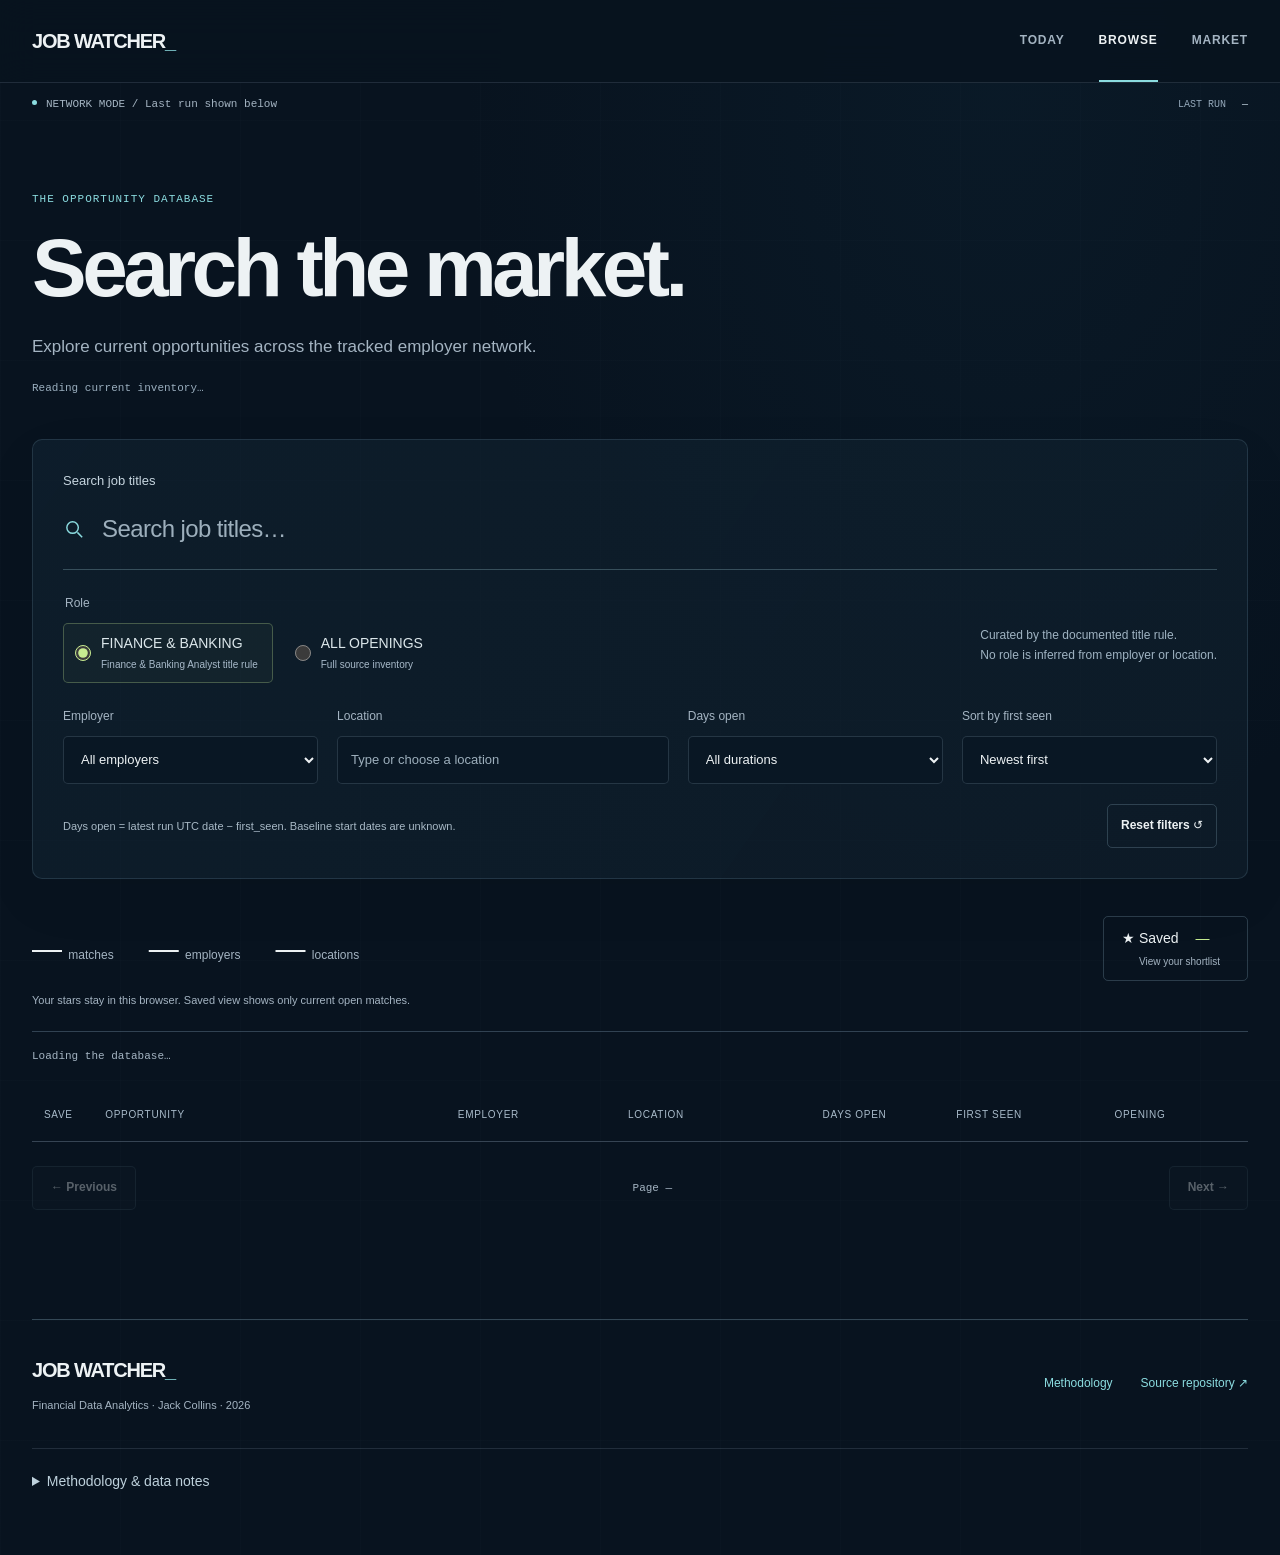
==== browse.html @ 0980e422 "Add Job Watcher web frontend" ====
<!doctype html>
<html lang="en">
<head>
  <meta charset="utf-8"><meta name="viewport" content="width=device-width,initial-scale=1">
  <meta name="theme-color" content="#08131f">
  <meta name="description" content="Job Watcher: daily finance hiring intelligence, searchable openings and transparent market analysis across the tracked employer network.">
  <title>Browse · Job Watcher</title>
  <link rel="icon" href="assets/favicon.svg" type="image/svg+xml"><link rel="apple-touch-icon" href="assets/icon-192.png">
  <link rel="manifest" href="manifest.webmanifest"><link rel="stylesheet" href="css/styles.css">
  <script src="js/common.js" defer></script>
  <script src="js/browse.js" defer></script>
</head>
<body data-page="browse">
<a class="skip-link" href="#main">Skip to content</a>
<header class="site-header"><a class="brand" href="index.html" aria-label="Job Watcher Today">JOB WATCHER<span class="cursor" aria-hidden="true">_</span></a><nav aria-label="Main navigation"><a href="index.html">TODAY</a><a href="browse.html" aria-current="page">BROWSE</a><a href="market.html">MARKET</a></nav><button class="install-button" id="install" hidden>Install app ↗</button></header>
<div class="connection-strip"><span id="connection" role="status">Loading the latest snapshot…</span><span class="nav-sync">LAST RUN <span data-sync>—</span></span></div>
<main id="main">
<div id="data-error" class="error-banner" role="alert" hidden></div>
<noscript><p class="error-banner">JavaScript is required to load and calculate the actual data. No job data is embedded in these pages.</p></noscript>

<section class="page-intro"><p class="eyebrow">THE OPPORTUNITY DATABASE</p><h1>Search the market.</h1><p>Explore current opportunities across the tracked employer network.</p><p id="browse-asof" class="asof">Reading current inventory…</p></section>
<section class="query-panel" aria-labelledby="query-title"><h2 id="query-title" class="sr-only">Search and filter current openings</h2>
<form id="filters"><label class="search-field"><span>Search job titles</span><span class="search-wrap"><svg viewBox="0 0 24 24" aria-hidden="true"><circle cx="10" cy="10" r="6"></circle><path d="m15 15 5 5"></path></svg><input type="search" name="query" placeholder="Search job titles…" autocomplete="off"></span></label>
<div class="filter-scope"><fieldset class="role-switch"><legend>Role</legend><label><input type="radio" name="role" value="role" checked><span>FINANCE &amp; BANKING<small>Finance &amp; Banking Analyst title rule</small></span></label><label><input type="radio" name="role" value="all"><span>ALL OPENINGS<small>Full source inventory</small></span></label></fieldset><p>Curated by the documented title rule.<br>No role is inferred from employer or location.</p></div>
<div class="filter-grid"><label>Employer<select name="employer"><option value="">All employers</option></select></label><label>Location<input type="search" name="location" list="locations" placeholder="Type or choose a location"><datalist id="locations"></datalist></label><label>Days open<select name="days"><option value="all">All durations</option><option value="0-7">0–7 days</option><option value="8-14">8–14 days</option><option value="15-30">15–30 days</option><option value="31-60">31–60 days</option><option value="61+">61+ days</option><option value="baseline">Baseline / start unknown</option></select></label><label>Sort by first seen<select name="sort"><option value="newest">Newest first</option><option value="oldest">Oldest first</option></select></label></div>
<div class="query-bottom"><p>Days open = latest run UTC date − first_seen. Baseline start dates are unknown.</p><button type="button" id="reset">Reset filters ↺</button></div></form></section>
<div class="browse-toolbar"><div class="result-stats"><div><strong id="match-count" data-loading>—</strong><span>matches</span></div><div><strong id="employer-count" data-loading>—</strong><span>employers</span></div><div><strong id="location-count" data-loading>—</strong><span>locations</span></div></div><button id="shortlist-toggle" class="shortlist-toggle" aria-pressed="false">★ Saved <span id="shortlist-count">—</span><small>View your shortlist</small></button></div>
<p id="storage-note" class="storage-note" role="status">Your stars stay in this browser. Saved view shows only current open matches.</p>
<section class="database-section" aria-label="Matching current open postings"><p id="results-caption" class="results-caption" aria-live="polite">Loading the database…</p><div class="table-scroll"><table class="job-table"><caption class="sr-only">Matching open postings with shortlist controls and application links</caption><thead><tr><th scope="col">Save</th><th scope="col">Opportunity</th><th scope="col">Employer</th><th scope="col">Location</th><th scope="col">Days open</th><th scope="col">First seen</th><th scope="col">Opening</th></tr></thead><tbody id="results"></tbody></table></div><div class="empty-feed" id="no-results" hidden><h2>No postings match this query.</h2><p>Try all openings, fewer filters, or reset. Your stored stars are retained.</p></div><div class="pagination"><button id="previous" disabled>← Previous</button><span id="page-label">Page —</span><button id="next" disabled>Next →</button></div></section>

</main>
<footer class="footer"><div><a class="brand" href="index.html">JOB WATCHER<span>_</span></a><p>Financial Data Analytics · Jack Collins · 2026</p></div><div class="footer-links"><a href="#methodology">Methodology</a><a href="https://github.com/jackcollins05/job-watcher" target="_blank" rel="noopener noreferrer">Source repository ↗</a></div></footer>
<section class="methodology" id="methodology" aria-labelledby="method-title"><details><summary id="method-title">Methodology &amp; data notes</summary><div class="method-copy"><p>Job Watcher queries anonymous JSON applicant-tracking-system endpoints. It does not scrape job-page HTML. All postings returned by each configured board are retained; JPMorgan Chase uses the required <strong>analyst</strong> search because its full board exceeds 5,000 jobs. This is a tracked-board inventory, not the whole labor market.</p><p>The backend’s title-only rule marks Finance &amp; Banking Analyst families, including finance, FP&amp;A, treasury, credit, banking and explicitly financial risk. The site reads <code>in_role</code>; it does not reclassify titles. <a href="https://github.com/jackcollins05/job-watcher#title-rule">Read the exact title rule</a>.</p><p>GitHub Actions runs the pipeline daily. Compressed raw JSON is retained by UTC date; <code>history.csv</code> is rebuilt from raw files alone. Failed sources do not cause false removals, so open inventory may include a failed source’s last known postings. Counts include all roles unless labeled otherwise.</p><p>A source’s initial snapshot is a baseline: those jobs are not counted as new, and their actual opening dates are unknown. Removed means no longer returned by a later successful source scan; it does not necessarily mean a position was filled. Current history is not a full event ledger; a reappearance clears the earlier removal date. Citi and Walmart were excluded because complete coverage beyond Workday’s 2,000-result cap could not be proven.</p><p id="install-note">Install from your browser’s app menu when supported; on iOS use Share → Add to Home Screen. Offline data becomes available after a successful load and service-worker activation. Browser storage may be cleared by the browser or device.</p></div></details></section>
</body></html>
---- css/styles.css ----
/* Job Watcher / editorial hiring intelligence. Local system typography only. */
:root{color-scheme:dark;--bg:#08131f;--surface:#10202e;--text:#edf2f4;--muted:#a4b4c2;--cyan:#8bdce0;--lime:#c7ed91;--amber:#f0cd9a;--line:#b5ccdf24;--mono:ui-monospace,SFMono-Regular,Menlo,Monaco,Consolas,"Liberation Mono",monospace;--sans:-apple-system,BlinkMacSystemFont,"Segoe UI",Helvetica,Arial,sans-serif}
*{box-sizing:border-box}html{scroll-behavior:smooth;scroll-padding-top:115px}body{margin:0;background:radial-gradient(ellipse at 78% 6%,#16445c22,transparent 38%),linear-gradient(#b5ccdf03 1px,transparent 1px),linear-gradient(90deg,#b5ccdf03 1px,transparent 1px),var(--bg);background-size:auto,120px 120px,120px 120px;font:16px/1.65 var(--sans);color:var(--text);-webkit-font-smoothing:antialiased}h1,h2,h3,p{margin-top:0}h1,h2,h3{font-weight:550;line-height:1.16;letter-spacing:-.035em}a{color:var(--cyan);text-underline-offset:5px;text-decoration-thickness:1px}a:hover{color:var(--text)}button,input,select{font:inherit}button,.button{min-height:44px;padding:10px 18px;border:1px solid #91b0c342;border-radius:5px;background:#b0c9e308;color:var(--text);font-size:14px;font-weight:550;cursor:pointer;text-decoration:none;transition:background .18s,border-color .18s,transform .18s}button:hover,.button:hover{background:#9ac6e215;border-color:#8bdce082}button:active,.button:active{transform:translateY(1px)}button:disabled{opacity:.35;cursor:not-allowed}a:focus-visible,button:focus-visible,input:focus-visible,select:focus-visible,summary:focus-visible,[tabindex]:focus-visible{outline:3px solid var(--cyan);outline-offset:5px}input,select{min-width:0;min-height:48px;width:100%;padding:11px 13px;border:1px solid #8aa4b738;border-radius:5px;background:#091724;color:var(--text)}input::placeholder{color:#9dafbc}select{padding-right:26px}small{font-size:12px}[hidden]{display:none!important}.sr-only{position:absolute;width:1px;height:1px;margin:-1px;padding:0;overflow:hidden;clip:rect(0,0,0,0);white-space:nowrap;border:0}.skip-link{position:fixed;top:-100px;left:20px;z-index:100;padding:13px;background:var(--lime);color:#08131f}.skip-link:focus{top:12px}.eyebrow,.micro,.analysis-kicker{font:500 11px/1.7 var(--mono);letter-spacing:.09em;text-transform:uppercase}.eyebrow{color:var(--cyan);margin-bottom:18px}.micro{color:var(--muted)}.muted{color:var(--muted)}.lime{color:var(--lime)}.text-link{font-size:14px;font-weight:550;text-decoration:none}.text-link span{display:inline-block;transition:transform .2s;margin-left:7px}.text-link:hover span{transform:translateX(4px)}
.site-header{display:flex;align-items:center;gap:40px;min-height:83px;padding:0 max(32px,calc((100vw - 1320px)/2));position:sticky;top:0;z-index:30;background:#08131ff2;backdrop-filter:blur(18px);border-bottom:1px solid var(--line)}.brand{font-size:20px;letter-spacing:-.06em;font-weight:750;text-decoration:none;white-space:nowrap;color:var(--text)}.brand span{color:var(--cyan)}.cursor{animation:cursor 2s steps(1) infinite}@keyframes cursor{0%,74%,100%{opacity:1}75%,99%{opacity:.2}}.site-header nav{display:flex;align-self:stretch;gap:34px;margin-left:auto}.site-header nav a{position:relative;display:flex;align-items:center;min-height:44px;color:var(--muted);font-size:12px;font-weight:600;letter-spacing:.07em;text-decoration:none}.site-header nav a:hover{color:var(--text)}.site-header nav a[aria-current]{color:var(--text)}.site-header nav a[aria-current]:after{content:"";height:2px;position:absolute;bottom:0;left:0;right:0;background:var(--cyan)}.install-button{padding:7px 13px;min-height:37px;font-size:12px;font-weight:400;background:transparent}.connection-strip{display:flex;align-items:center;justify-content:space-between;gap:25px;max-width:1320px;margin:auto;padding:13px 0;color:var(--muted);font:11px/1.6 var(--mono)}#connection:before{content:"";display:inline-block;width:5px;height:5px;border-radius:50%;background:var(--cyan);margin-right:9px;vertical-align:2px}#connection.is-offline{color:var(--amber)}#connection.is-offline:before{background:var(--amber)}.nav-sync{white-space:nowrap;font-size:10px;color:#94a8ba}.nav-sync span{color:#bbcbd8;margin-left:10px}main,.footer,.methodology{width:min(1320px,calc(100% - 64px));margin-left:auto;margin-right:auto}.error-banner{margin:20px 0;padding:22px;border:1px solid #f0cd9a88;background:#3b2f2633;color:#ffe4bb}
.hero{display:grid;grid-template-columns:minmax(0,1.35fr) minmax(0,1fr);gap:88px;align-items:center;padding:62px 0 66px}.hero h1{font-size:clamp(46px,5.7vw,79px);letter-spacing:-.055em;line-height:1.06;margin:0 0 27px}.hero h1 span{color:#9bb7c8}.hero-description{font-size:17px;line-height:1.7;color:var(--muted);max-width:490px;margin:0 0 28px}.hero-actions{display:flex;align-items:center;gap:27px;flex-wrap:wrap}.button{display:inline-flex;align-items:center;justify-content:space-between;gap:25px;padding:13px 19px}.button.primary{background:var(--lime);border-color:var(--lime);color:#142016;font-weight:650;box-shadow:0 10px 36px #0002}.button.primary:hover{background:#d7f8b0;box-shadow:0 12px 40px #c7ed910a}.scope-note{font-size:11px;color:#9badbd;margin:19px 0 0}.inventory{position:relative;min-width:0;padding:27px 0 20px;border-top:1px solid #96c1d34d;border-bottom:1px solid #96c1d32b}.inventory:before{content:"";position:absolute;z-index:-1;inset:0 -30px;background:radial-gradient(ellipse at 55% 25%,#71b7ca0a,transparent 70%);pointer-events:none}.inventory .eyebrow{color:#a2baca;margin-bottom:12px}.inventory-number{font-size:clamp(70px,8vw,112px);line-height:1.1;letter-spacing:-.072em;font-weight:400;font-variant-numeric:tabular-nums;color:var(--text);white-space:nowrap}.inventory-label{font:500 12px var(--mono);letter-spacing:.1em;color:var(--cyan);margin:11px 0 32px}.inventory-support{display:grid;grid-template-columns:1fr 1fr;gap:22px;padding:21px 0 15px;border-top:1px solid var(--line)}.inventory-support strong{font-size:29px;font-weight:400;line-height:1.3;letter-spacing:-.05em;display:block}.inventory-support span{font-size:12px;color:var(--muted);display:block;margin-top:4px}.inventory-support small{font-size:10px;line-height:1.6;display:block;color:#9aadbd;margin-top:9px;max-width:180px}.inventory-sync{align-self:center}.inventory-sync .micro{font-size:10px;margin:0 0 7px}.inventory-sync time{font-size:13px;line-height:1.7;display:block;max-width:170px;color:#dae4ea}.inventory #last-run-utc{font:10px/1.8 var(--mono);color:#9aafc0;overflow-wrap:anywhere}.daily-movement{display:grid;grid-template-columns:1fr 1fr .8fr;border-top:1px solid var(--line);border-bottom:1px solid var(--line);padding:32px 0;gap:38px}.daily-movement article+article{border-left:1px solid var(--line);padding-left:38px}.daily-movement .eyebrow{color:#a4b6c5;font-size:10px;margin:0 0 13px}.movement-number{display:flex;gap:4px;align-items:baseline;line-height:1.05;letter-spacing:-.06em}.movement-number>span{font-size:39px;font-weight:300;color:#8cafb5}.movement-number strong{font-size:70px;font-weight:400;letter-spacing:-.06em;font-variant-numeric:tabular-nums}.movement-new .movement-number strong{color:var(--lime)}.movement-removed .movement-number strong{color:#e7eff2}.daily-movement h2{font:500 12px/1.6 var(--mono);letter-spacing:.06em;margin:13px 0 9px}.daily-movement p:not(.eyebrow){font-size:13px;line-height:1.7;color:var(--muted);margin:0}.observation-count>strong{font-size:60px;font-weight:400;line-height:1.2;letter-spacing:-.06em;color:var(--cyan)}.removal-help{margin-top:13px;font-size:12px;max-width:330px}.removal-help summary{color:#b8cbd4;cursor:pointer;min-height:36px;padding:8px 0;text-decoration:underline;text-underline-offset:4px}.removal-help p{padding:11px 0 0}.baseline-message{display:flex;align-items:start;gap:25px;padding:25px 0;margin-top:27px;border-bottom:1px solid var(--line)}.baseline-icon{font-size:29px;color:var(--cyan)}.baseline-message h2{font-size:21px;margin:0 0 10px}.baseline-message p{font-size:14px;color:var(--muted);max-width:850px;margin:0}.section-heading{display:flex;justify-content:space-between;align-items:end;gap:32px;margin:75px 0 28px}.section-heading .eyebrow{margin-bottom:12px}.section-heading h2{font-size:34px;margin:0;letter-spacing:-.045em}.section-heading>p{color:var(--muted);font-size:13px;max-width:320px;margin:0}.feed-grid{display:grid;grid-template-columns:minmax(0,1fr) minmax(0,1fr);gap:54px}.feed-heading{display:flex;justify-content:space-between;align-items:center;gap:18px;padding:18px 0;border-bottom:1px solid #93b6cb52}.feed-heading h2{font-size:20px;margin:0;letter-spacing:-.025em}.feed-heading .micro{font-size:9px;letter-spacing:.05em}.count-badge{font:12px var(--mono);letter-spacing:0;color:var(--muted);margin-left:8px}.change-list{list-style:none;padding:0;margin:0}.change-list li{display:flex;align-items:center;justify-content:space-between;gap:22px;padding:24px 0;border-bottom:1px solid var(--line);transition:background .2s}.change-list li:hover{background:#a7cfe805}.change-list h3{font-size:16px;line-height:1.5;letter-spacing:-.015em;margin:6px 0 9px;max-width:370px;font-weight:550}.change-list .micro{font-family:var(--sans);color:#abc2d1;font-size:12px;letter-spacing:0;text-transform:none}.change-list p{font-size:12px;line-height:1.6;color:var(--muted);margin:0 0 7px}.change-list small{font:10px var(--mono);color:#9bafbe}.apply{display:inline-flex;align-items:center;gap:12px;min-height:44px;font-size:12px;font-weight:550;text-decoration:none;white-space:nowrap}.apply>span[aria-hidden]{transition:transform .2s}.apply:hover>span[aria-hidden]{transform:translate(2px,-2px)}.empty-feed{padding:35px 0}.empty-feed>span{font:17px var(--mono);color:#738d9e}.empty-feed h2,.empty-feed h3{font-size:20px;line-height:1.4;margin:14px 0 10px}.empty-feed p{color:var(--muted);font-size:14px;max-width:440px;margin:0}.source-network{margin-top:15px}.sources-grid{display:grid;grid-template-columns:repeat(3,minmax(0,1fr));column-gap:40px;border-top:1px solid #93b6cb52}.source{padding:20px 0;border-bottom:1px solid var(--line)}.source-heading{display:flex;align-items:center;gap:12px;margin-bottom:12px}.source h3{font-size:16px;letter-spacing:-.02em;margin:0;font-weight:500}.led{width:6px;height:6px;background:var(--lime);border-radius:50%;margin-left:auto;flex-shrink:0}.failed .led{background:var(--amber)}.source-bottom{display:flex;justify-content:space-between;gap:12px;align-items:baseline;color:#a5b7c5;font-size:11px}.source-bottom strong{font-size:18px;font-weight:450;letter-spacing:-.035em;color:#dee8ec;font-variant-numeric:tabular-nums;margin-right:3px}.source-state{font:10px var(--mono);color:#bbd0ae}.failed .source-state{color:var(--amber)}.network-note{font-size:12px;color:var(--muted);max-width:850px;margin:21px 0 0}
.page-intro{padding:63px 0 40px}.page-intro .eyebrow{margin-bottom:17px}.page-intro h1{font-size:clamp(48px,6.4vw,88px);line-height:1.05;letter-spacing:-.055em;margin:0 0 22px}.page-intro h1 span{color:#9bb7c8}.page-intro p:not(.eyebrow){color:var(--muted);font-size:17px;margin:0;line-height:1.7}.page-intro p.asof{font:11px/1.8 var(--mono);color:#9aaebe;margin-top:17px}.query-panel{border:1px solid #87aac22e;border-radius:10px;background:linear-gradient(125deg,#1225348c,#10202d99);padding:30px;box-shadow:0 20px 60px #0000000d}.search-field{display:block;font-size:13px;color:#c6d5df}.search-wrap{display:flex;gap:16px;align-items:center;border-bottom:1px solid #82aab55c;margin-top:8px;padding:0 0 10px}.search-wrap svg{width:23px;height:23px;flex-shrink:0;fill:none;stroke:var(--cyan);stroke-width:1.5}.search-wrap input{font-size:24px;letter-spacing:-.025em;border:0;padding:10px 0;background:transparent;box-shadow:none;min-height:58px}.filter-scope{display:flex;justify-content:space-between;align-items:center;gap:30px;margin-top:24px}.filter-scope>p{color:#9fB3c2;font-size:12px;margin:15px 0 0;max-width:270px}.role-switch{border:0;margin:0;padding:0;display:flex;gap:10px}.role-switch legend{font-size:12px;color:var(--muted);margin-bottom:9px}.role-switch label{display:flex;align-items:center;gap:10px;cursor:pointer;border:1px solid transparent;border-radius:5px;padding:10px 14px 10px 11px;min-height:60px}.role-switch label:has(input:checked){border-color:#accd8655;background:#b3d78a0a}.role-switch input{width:16px;height:16px;min-height:16px;flex-shrink:0;padding:0;margin:0;accent-color:var(--lime)}.role-switch label:has(input:focus-visible){outline:3px solid var(--cyan);outline-offset:3px}.role-switch span{font-size:14px;color:#dce7eb;line-height:1.4}.role-switch small{display:block;font-size:10px;color:#a8baca;margin-top:4px}.filter-grid{display:grid;grid-template-columns:minmax(0,1fr) minmax(0,1.3fr) minmax(0,1fr) minmax(0,1fr);gap:19px;margin-top:24px}.filter-grid>label{min-width:0;font-size:12px;color:var(--muted)}.filter-grid input,.filter-grid select{display:block;margin-top:9px;font-size:13px}.query-bottom{display:flex;align-items:center;justify-content:space-between;gap:25px;margin-top:20px}.query-bottom p{font-size:11px;color:#a8b9c6;margin:0}.query-bottom button{font-size:12px;min-height:38px;padding:7px 13px;flex-shrink:0;background:transparent}.browse-toolbar{display:flex;align-items:center;justify-content:space-between;gap:25px;margin:37px 0 10px}.result-stats{display:flex;gap:35px;flex-wrap:wrap}.result-stats>div{display:flex;align-items:baseline;gap:8px}.result-stats strong{font-size:30px;line-height:1.3;letter-spacing:-.055em;font-weight:400;color:var(--text);font-variant-numeric:tabular-nums}.result-stats span{font-size:12px;color:var(--muted)}.shortlist-toggle{font-size:14px;letter-spacing:0;font-weight:500;min-width:145px;background:transparent;text-align:left}.shortlist-toggle span{color:var(--lime);margin-left:13px}.shortlist-toggle small{font-size:10px;color:var(--muted);display:block;margin:4px 0 0 17px}.shortlist-toggle[aria-pressed=true]{border-color:#c7ed9180;background:#c7ed9109;color:var(--lime)}.storage-note{font-size:11px;color:var(--muted);min-height:20px;margin:0 0 20px}.database-section{border-top:1px solid #90b1c54d}.results-caption{font:11px/1.6 var(--mono);color:var(--muted);margin:16px 0 23px}.table-scroll{overflow-x:auto;scrollbar-width:thin}table{border-collapse:collapse;text-align:left;width:100%}th,td{padding:18px 12px;border-bottom:1px solid var(--line);vertical-align:top}th{font-size:10px;font-weight:500;color:#a9bbca;letter-spacing:.07em;text-transform:uppercase}.job-table{table-layout:fixed;font-size:13px}.job-table th:nth-child(1){width:58px}.job-table th:nth-child(2){width:29%}.job-table th:nth-child(3){width:14%}.job-table th:nth-child(4){width:16%}.job-table th:nth-child(5){width:11%}.job-table th:nth-child(6){width:13%}.job-table th:nth-child(7){width:138px}.job-table td{padding-top:25px;padding-bottom:25px;line-height:1.6;color:#b8cbd7;overflow-wrap:anywhere}.job-table tbody tr{transition:background .18s}.job-table tbody tr:hover{background:#adcfe905}.job-table strong{font-size:16px;line-height:1.45;letter-spacing:-.02em;color:#e8eff2;font-weight:550;display:block}.job-table td:nth-child(3){font-weight:550;color:#b9d3df}.job-table small{display:block;color:#9fb4c3;font-size:11px;margin-top:6px}.job-table .role-tag{display:block;color:#a3c1ca;font-size:10px;margin-top:11px;font-weight:400}.location-text{display:-webkit-box;-webkit-line-clamp:3;-webkit-box-orient:vertical;overflow:hidden}.job-table time{font:11px/1.8 var(--mono)}.age{font:10px var(--mono);color:#c7d7df}.star{font-size:24px;padding:0;min-width:44px;background:transparent;border:0;border-radius:50%;box-shadow:none;color:#a6bdca}.star:hover{background:#a7c8de0c}.star[aria-pressed=true]{color:var(--lime)}.star:active{transform:scale(.92)}.job-table .apply{font-size:11px;border:1px solid #8ab9ce38;border-radius:4px;min-height:42px;padding:9px;justify-content:space-between;white-space:normal;gap:5px}.job-table .apply:hover{background:#80b6c50b;border-color:#8bdce075}.pagination{display:flex;justify-content:space-between;align-items:center;gap:18px;padding:24px 0}.pagination>span{font:11px var(--mono);color:var(--muted)}.pagination button{font-size:12px;min-height:42px}.change-list+.pagination{padding-top:24px}.loading-copy{padding:28px 0;color:var(--muted);font-size:13px}
.market-intro{display:flex;justify-content:space-between;align-items:end;gap:40px;padding-top:64px;padding-bottom:44px}.market-intro h1{font-size:clamp(50px,6.3vw,87px)}.market-intro p.asof{max-width:700px}.observation-stamp{border-left:1px solid var(--line);padding:0 0 8px 48px;min-width:220px}.observation-stamp strong{font-size:90px;font-weight:350;line-height:1;letter-spacing:-.075em;color:var(--cyan);font-variant-numeric:tabular-nums}.observation-stamp span{display:block;margin-top:18px;font-size:12px;color:var(--muted);line-height:1.6}.analysis-notice{border-top:1px solid var(--line);border-bottom:1px solid var(--line);padding:16px 0;display:flex;align-items:center;gap:20px}.analysis-notice>span{font-size:23px;color:var(--cyan)}.analysis-notice p{font-size:12px;color:var(--muted);margin:0;max-width:950px}.analysis-grid{display:block}.analysis{display:grid;grid-template-columns:minmax(0,.8fr) minmax(0,1.35fr);column-gap:90px;align-items:center;border-bottom:1px solid var(--line);padding:83px 0;min-width:0}.analysis-copy{min-width:0}.analysis-kicker{display:flex;align-items:baseline;gap:15px;color:#b4c6d4;font-size:10px;margin-bottom:24px}.analysis-kicker>span{color:var(--cyan);font:13px var(--mono)}.analysis-copy h2{font-size:clamp(26px,2.8vw,38px);line-height:1.2;letter-spacing:-.045em;margin:0 0 22px;overflow-wrap:anywhere}.analysis-copy>p:last-child{color:var(--muted);font-size:14px;line-height:1.85;max-width:680px;margin:0}.analysis-removed,.analysis-share{grid-template-columns:minmax(0,1.35fr) minmax(0,.8fr)}.analysis-removed .analysis-copy,.analysis-share .analysis-copy{grid-column:2;grid-row:1}.analysis-removed>.chart,.analysis-share>.chart{grid-column:1;grid-row:1}.analysis-employer,.analysis-location{display:block}.analysis-employer .analysis-copy,.analysis-location .analysis-copy{display:grid;grid-template-columns:minmax(0,1fr) minmax(0,1fr);gap:0 80px;margin-bottom:39px}.analysis-employer .analysis-kicker,.analysis-location .analysis-kicker{grid-column:1/-1}.analysis-employer .analysis-copy h2,.analysis-location .analysis-copy h2{margin-bottom:0;max-width:600px}.analysis-employer .analysis-copy>p:last-child,.analysis-location .analysis-copy>p:last-child{align-self:end}.chart{min-width:0;width:100%}.chart-svg{display:block;width:100%;height:auto;animation:reveal .55s ease-out}.axis-label{fill:#9fb4c4;font:12px var(--sans)}.chart-grid{stroke:#b1c6d921;stroke-width:1;fill:none}.line-series{fill:none;stroke-width:2.5;stroke-linecap:round;stroke-linejoin:round}.series-0{stroke:var(--cyan)}.series-1{stroke:var(--lime);stroke-dasharray:5 5}.point{fill:var(--bg);stroke-width:2}.point.series-1{fill:var(--lime);stroke:var(--lime);stroke-dasharray:none}.chart-legend{display:flex;align-items:start;gap:30px;flex-wrap:wrap;margin-bottom:28px}.chart-legend>span{display:grid;grid-template-columns:12px auto auto;gap:0 9px;align-items:baseline;color:#b5cad7;font-size:12px}.chart-legend i{display:inline-block;width:11px;height:2px;background:var(--cyan);align-self:center}.chart-legend .legend-1 i{background:none;border-top:2px dashed var(--lime)}.chart-legend strong{font:450 23px var(--sans);color:#e9f0f3;letter-spacing:-.035em}.chart-legend small{grid-column:2/-1;font:10px var(--mono);color:#92a9ba;margin-top:3px}.chart-data{border-top:1px solid var(--line);margin-top:24px;font-size:12px}.chart-data summary{display:list-item;min-height:44px;padding:13px 0;color:#a6c5d2;cursor:pointer;font-size:11px}.chart-data table{font-size:12px}.chart-data th,.chart-data td{padding:10px;font-size:12px;text-transform:none;letter-spacing:0}.chart-data tbody th{font-weight:400;color:#c5d5e0}.chart-data .table-scroll{max-height:310px}.ranked-chart ol{padding:0;margin:0;list-style:none}.ranking-row{display:grid;grid-template-columns:24px minmax(140px,.9fr) minmax(0,1.4fr) 72px;gap:20px;align-items:center;min-height:47px;padding:11px 0}.rank-position{font:10px var(--mono);color:#8ca4b5}.rank-label{font-size:14px;color:#bccdda;line-height:1.5;display:-webkit-box;-webkit-line-clamp:2;-webkit-box-orient:vertical;overflow:hidden}.ranking-bar{width:100%;height:12px;display:block}.bar-track{fill:#b2d2e808}.bar-fill{fill:#81bec8;opacity:.75}.bar-fill.leading{fill:var(--lime);opacity:.95}.rank-value{font-size:15px;letter-spacing:-.025em;font-variant-numeric:tabular-nums;text-align:right;color:#d8e7ee}.ranking-leader .rank-label{color:#e2eded}.ranking-leader .rank-value{color:var(--lime)}.empty-chart{min-height:290px;display:flex;align-items:center;justify-content:center;flex-direction:column;text-align:center;padding:20px 0}.empty-chart svg{width:min(100%,320px);height:64px;margin-bottom:20px}.waiting-line{stroke:#8ba6b0;stroke-width:1.5;stroke-dasharray:3 5;fill:none}.empty-chart .micro{color:#a5b9c7;font-size:10px;max-width:340px}.empty-chart p{font-size:16px;color:#cfdee7;margin:14px 0 12px;max-width:320px}.empty-chart .muted{font-size:12px;color:#96aebd}.gauge-composition{display:flex;align-items:center;gap:25px;justify-content:center}.gauge-svg{max-width:260px;min-width:200px}.gauge-track{fill:none;stroke:#b1c6d918;stroke-width:6}.gauge-value{fill:none;stroke:var(--cyan);stroke-width:6}.gauge-text{fill:var(--text);font:400 33px var(--sans);letter-spacing:-.04em}.gauge-composition>p{font-size:13px;color:var(--muted);line-height:1.8}.gauge-composition strong{font-weight:500;color:#d0e0e9}.location-composition{display:grid;grid-template-columns:minmax(0,1.8fr) minmax(0,1fr);gap:65px;align-items:start}.location-composition .ranking-row{grid-template-columns:20px minmax(120px,1fr) minmax(0,1fr) 63px;gap:15px}.location-disclosure{border-left:1px solid var(--line);padding-left:30px}.location-disclosure .eyebrow{font-size:9px;margin:0 0 14px}.location-disclosure h3{font-size:23px;margin:0 0 16px}.location-disclosure>p:not(.eyebrow){color:var(--muted);font-size:12px;line-height:1.85}.location-summary-list{margin:25px 0}.location-summary-list>div{display:flex;justify-content:space-between;gap:18px;padding:10px 0;border-bottom:1px solid #b1ccdc18;font-size:13px}.location-summary-list dt{color:#b9cdd8}.location-summary-list dd{margin:0;color:#e0e9ee;font-variant-numeric:tabular-nums;text-align:right}.location-summary-list dd span{font-size:10px;color:var(--muted)}.location-disclosure .missing-note{border-bottom:1px solid var(--line);padding-bottom:17px}.location-disclosure .location-accounting{font-size:11px!important;color:#a7bdcc!important}.footer{display:flex;align-items:center;justify-content:space-between;gap:30px;margin-top:85px;padding:34px 0;border-top:1px solid #93b6cb52}.footer p{font-size:11px;color:var(--muted);margin:9px 0 0}.footer-links{display:flex;gap:28px;font-size:12px}.footer-links a{text-decoration:none}.methodology{padding-bottom:40px}.methodology>details{border-top:1px solid var(--line)}.methodology>details>summary{font-size:14px;font-weight:500;cursor:pointer;padding:21px 0;min-height:58px;color:#bed1dc}.method-copy{display:grid;grid-template-columns:minmax(0,1fr) minmax(0,1fr);gap:0 55px;padding:15px 0}.method-copy p{font-size:12px;line-height:1.85;color:var(--muted)}.method-copy code{font-family:var(--mono);font-size:11px}.method-copy #install-note{grid-column:1/-1;border-top:1px solid var(--line);padding-top:20px;margin:8px 0 0}.inventory-number:not([data-loading]),.movement-number strong:not([data-loading]){animation:reveal .45s ease-out}@keyframes reveal{from{opacity:.3;transform:translateY(5px)}to{opacity:1;transform:none}}
@media(max-width:1400px){.connection-strip{margin:0 32px}.hero{gap:65px}.analysis{gap:65px}.job-table .apply{font-size:11px}.ranking-row{gap:16px}}
@media(max-width:1150px){.hero{gap:44px}.hero h1{font-size:61px}.hero-description{font-size:16px}.hero-actions{gap:17px}.hero-actions .text-link{font-size:12px}.inventory-number{font-size:86px}.inventory-support{gap:12px}.daily-movement{gap:25px}.daily-movement article+article{padding-left:25px}.feed-grid{gap:36px}.sources-grid{column-gap:30px}.source-bottom{flex-direction:column;gap:5px}.analysis{gap:45px;padding:65px 0}.analysis-copy h2{font-size:30px}.analysis-copy>p:last-child{font-size:13px}.analysis-employer .analysis-copy,.analysis-location .analysis-copy{gap:0 45px}.filter-scope>p{max-width:235px;font-size:11px}.job-table{table-layout:auto;min-width:1000px}.location-composition{gap:35px}.location-disclosure{padding-left:25px}.ranking-row{grid-template-columns:20px minmax(120px,.9fr) minmax(0,1.3fr) 60px;gap:12px}.gauge-composition{flex-direction:column;gap:0}.gauge-composition>p{margin-top:0;text-align:center}.feed-heading .micro{font-size:8px}}
@media(max-width:900px){main,.footer,.methodology{width:calc(100% - 44px)}.site-header{padding:0 22px;gap:25px;min-height:76px}.site-header nav{gap:26px}.site-header .brand{font-size:18px}.site-header nav a{font-size:11px}.connection-strip{margin:0 22px;font-size:10px}.hero{grid-template-columns:minmax(0,1fr) minmax(0,.9fr);gap:32px;padding:48px 0}.hero h1{font-size:48px;letter-spacing:-.055em}.hero-description{font-size:14px}.hero-actions{display:block}.hero-actions .text-link{display:block;margin-top:16px}.scope-note{font-size:10px}.inventory-number{font-size:68px}.inventory-label{font-size:11px}.inventory-support{grid-template-columns:1fr;gap:17px;padding:17px 0 14px}.inventory-support strong{font-size:26px}.inventory-support small{max-width:none;margin-top:5px}.inventory-sync time{max-width:none;font-size:12px}.inventory-sync .micro{font-size:9px}.inventory #last-run-utc{font-size:9px}.movement-number strong{font-size:59px}.movement-number>span{font-size:30px}.observation-count>strong{font-size:52px}.daily-movement h2{font-size:11px}.daily-movement p:not(.eyebrow){font-size:12px}.daily-movement .eyebrow{font-size:9px}.sources-grid{grid-template-columns:repeat(3,minmax(0,1fr));column-gap:25px}.source h3{font-size:14px}.source-state{font-size:9px}.change-list li{display:block}.change-list .apply{margin-top:10px;min-height:40px}.change-list h3{max-width:none}.feed-heading{align-items:baseline}.feed-heading h2{font-size:19px}.feed-heading .micro{display:none}.section-heading h2{font-size:31px}.section-heading>p{max-width:240px;font-size:12px}.filter-scope{align-items:start}.filter-scope>p{display:none}.filter-grid{grid-template-columns:repeat(2,minmax(0,1fr))}.analysis{gap:37px;grid-template-columns:minmax(0,1fr);padding:55px 0;align-items:start}.analysis-copy>p:last-child{max-width:640px;font-size:14px}.analysis-copy h2{max-width:630px;font-size:34px}.analysis-removed .analysis-copy,.analysis-share .analysis-copy,.analysis-removed>.chart,.analysis-share>.chart{grid-column:auto;grid-row:auto}.analysis>.chart{margin-top:31px}.analysis-employer .analysis-copy,.analysis-location .analysis-copy{display:block}.analysis-employer .analysis-copy h2,.analysis-location .analysis-copy h2{margin-bottom:22px}.analysis-employer .analysis-copy,.analysis-location .analysis-copy{margin-bottom:30px}.market-intro{gap:30px}.observation-stamp{min-width:150px;padding-left:30px}.observation-stamp strong{font-size:76px}.market-intro h1{font-size:65px}.location-composition{grid-template-columns:minmax(0,1.5fr) minmax(0,1fr);gap:35px}.location-composition .ranking-row{grid-template-columns:18px minmax(100px,1fr) 60px;gap:8px 12px}.location-composition .rank-label{grid-column:2;grid-row:1}.location-composition .rank-value{grid-column:3;grid-row:1/3;align-self:center}.location-composition .ranking-bar{grid-column:2;grid-row:2}.location-composition .rank-position{grid-row:1/3}.location-composition .ranking-row{padding:12px 0}.gauge-composition{flex-direction:row}.gauge-composition>p{text-align:left}.empty-chart{min-height:250px}.chart-legend{margin-bottom:20px}}
@media(max-width:700px){.site-header{min-height:78px;gap:15px;flex-wrap:wrap;padding-top:13px;padding-bottom:0}.site-header .brand{font-size:18px}.site-header nav{width:100%;justify-content:space-between;order:3;gap:30px;margin-top:5px;min-height:46px}.site-header nav a{justify-content:center;font-size:11px;padding:9px 15px;flex:1}.install-button{min-height:33px;font-size:11px;padding:5px 10px;margin-left:auto}.connection-strip{padding:10px 0;font-size:10px}.nav-sync{display:none}html{scroll-padding-top:130px}.hero{grid-template-columns:1fr;gap:40px;padding:40px 0 35px}.hero h1{font-size:clamp(43px,8.8vw,62px);max-width:600px;line-height:1.06;margin-bottom:23px}.hero-description{font-size:16px;max-width:510px}.hero-actions{display:flex;gap:25px}.hero-actions .text-link{display:inline-block;margin:0;font-size:13px}.scope-note{font-size:11px;margin-top:18px}.inventory{padding:24px 0 18px}.inventory-number{font-size:clamp(78px,15vw,105px)}.inventory .eyebrow{font-size:10px}.inventory-label{margin-bottom:25px}.inventory-support{grid-template-columns:1fr 1fr;padding:21px 0 15px}.inventory-support strong{font-size:30px}.inventory-sync time{font-size:13px;max-width:200px}.inventory #last-run-utc{font-size:10px}.daily-movement{grid-template-columns:1fr 1fr;gap:26px;padding:27px 0}.daily-movement article+article{padding-left:24px}.daily-movement .movement-number strong{font-size:62px}.observation-count{grid-column:1/-1;border-top:1px solid var(--line);display:grid;grid-template-columns:65px 1fr;gap:3px 21px;padding:23px 0 0!important;border-left:0!important}.observation-count .eyebrow{display:none}.observation-count>strong{grid-column:1;grid-row:1/3;font-size:54px;align-self:center}.observation-count h2{grid-column:2;grid-row:1;margin:2px 0 6px}.observation-count>p:last-child{grid-column:2;grid-row:2;font-size:12px}.observation-count>p:last-child br{display:none}.removal-help{font-size:11px}.removal-help summary{min-height:44px;line-height:1.6}.daily-movement .eyebrow{font-size:9px}.daily-movement h2{font-size:11px}.section-heading{display:block;margin-top:52px;margin-bottom:22px}.section-heading h2{font-size:30px}.section-heading>p{max-width:none;margin-top:15px}.feed-grid{grid-template-columns:1fr;gap:36px}.feed-heading .micro{display:inline}.change-list li{display:flex;gap:20px}.change-list .apply{margin:0}.change-list h3{font-size:16px;max-width:350px}.source-network .section-heading{margin-top:55px}.sources-grid{grid-template-columns:repeat(2,minmax(0,1fr));column-gap:30px}.source{padding:18px 0}.source h3{font-size:15px}.source-state{font-size:10px}.source-bottom{gap:7px}.network-note{font-size:11px}.page-intro{padding:42px 0 30px}.page-intro h1{font-size:clamp(42px,8.7vw,60px)}.page-intro p:not(.eyebrow){font-size:15px}.page-intro p.asof{font-size:10px}.query-panel{padding:23px 21px;border-radius:7px}.search-wrap input{font-size:22px}.filter-scope{margin-top:22px}.role-switch{gap:8px}.role-switch label{padding:10px 9px;gap:8px}.role-switch span{font-size:13px}.role-switch small{font-size:9px}.query-bottom{align-items:start}.query-bottom p{max-width:310px;line-height:1.7}.result-stats{gap:22px}.result-stats>div{display:block}.result-stats span{display:block;margin-top:3px}.result-stats strong{font-size:29px}.shortlist-toggle{min-width:131px;font-size:13px;padding:10px 13px}.storage-note{font-size:10px;line-height:1.7}.job-table,.job-table tbody{display:block;min-width:0;table-layout:auto}.job-table thead{position:absolute;width:1px;height:1px;margin:-1px;overflow:hidden;clip:rect(0,0,0,0)}.job-table tr{display:grid;grid-template-columns:1fr 1fr;gap:14px 24px;padding:26px 0;border-bottom:1px solid #a7c5d634;position:relative}.job-table td{display:block;border:0;padding:0;font-size:13px;line-height:1.7;min-width:0}.job-table td:before{content:attr(data-label);display:block;color:#91aabd;font-size:10px;margin-bottom:5px}.job-table td:nth-child(1){position:absolute;right:0;top:18px}.job-table td:nth-child(1):before{display:none}.job-table td:nth-child(2){grid-column:1/-1;padding-right:45px}.job-table strong{font-size:19px;font-weight:500;line-height:1.45}.job-table .role-tag{margin-top:11px;font-size:10px;color:#a4c9d1}.job-table td:nth-child(2):before{display:none}.job-table td:nth-child(7){grid-column:1/-1;margin-top:5px}.job-table td:nth-child(7):before{display:none}.job-table .apply{padding:12px 15px;display:flex;justify-content:space-between;width:100%;font-size:12px;border-color:#90b5c751;background:#b0c9df05}.job-table .star{font-size:26px}.job-table td:nth-child(3){font-size:14px}.job-table small{font-size:11px}.job-table time{font-size:12px}.age{font-size:11px}.results-caption{font-size:10px;margin-bottom:7px;line-height:1.8}.pagination{gap:15px}.market-intro{align-items:end;gap:25px;padding-bottom:33px}.market-intro h1{font-size:clamp(43px,8.5vw,60px)}.market-intro p:not(.eyebrow){font-size:14px}.observation-stamp{min-width:115px;max-width:125px;padding-left:20px;margin-bottom:5px}.observation-stamp strong{font-size:63px}.observation-stamp span{font-size:11px}.analysis-notice{gap:13px}.analysis-notice p{font-size:11px;line-height:1.8}.analysis{padding:47px 0}.analysis-copy h2{font-size:31px;letter-spacing:-.04em}.analysis-copy>p:last-child{font-size:13px}.analysis-kicker{font-size:9px;margin-bottom:22px;gap:12px}.chart-legend{gap:25px;margin-bottom:20px}.chart-legend>span{font-size:11px}.chart-legend strong{font-size:22px}.ranked-chart .ranking-row{grid-template-columns:20px minmax(0,1fr) 65px;gap:5px 14px;padding:11px 0}.ranked-chart .rank-label{grid-column:2;grid-row:1;font-size:13px;-webkit-line-clamp:2}.ranked-chart .rank-value{grid-column:3;grid-row:1/3;font-size:15px;align-self:center}.ranked-chart .ranking-bar{grid-column:2;grid-row:2;margin-top:3px;height:8px}.ranked-chart .rank-position{grid-row:1/3;font-size:9px}.location-composition{grid-template-columns:1fr;gap:37px}.location-disclosure{border-left:0;border-top:1px solid var(--line);padding:26px 0 0;max-width:none}.location-disclosure h3{font-size:24px}.location-disclosure>p:not(.eyebrow){font-size:13px}.location-summary-list>div{font-size:14px;padding:12px 0}.location-summary-list dd span{font-size:11px}.location-disclosure .eyebrow{font-size:10px}.location-disclosure .location-accounting{font-size:12px!important}.location-disclosure .missing-note{padding-bottom:20px}.empty-chart{min-height:240px}.empty-chart p{font-size:15px}.footer{margin-top:58px;align-items:start;flex-direction:column;gap:24px;padding:28px 0}.footer-links{gap:26px;font-size:12px}.method-copy{grid-template-columns:1fr;gap:0}.method-copy p{font-size:12px}.method-copy #install-note{grid-column:auto}.methodology>details>summary{font-size:14px}.baseline-message{gap:17px}.baseline-message h2{font-size:22px}.baseline-message p{font-size:13px}}
@media(max-width:480px){main,.footer,.methodology{width:calc(100% - 32px)}.site-header{padding-left:16px;padding-right:16px;gap:10px}.site-header .brand{font-size:17px}.site-header nav{gap:20px}.site-header nav a{font-size:10px;padding-left:10px;padding-right:10px}.install-button{font-size:10px;min-height:32px}.connection-strip{margin:0 16px;font-size:9px;line-height:1.8}.hero{padding-top:31px;gap:30px}.hero h1{font-size:clamp(36px,8.6vw,44px);margin-bottom:21px}.hero .eyebrow{font-size:10px}.hero-description{font-size:15px;line-height:1.8}.hero-actions{display:block}.hero-actions .button{width:100%;padding:13px 17px}.hero-actions .text-link{display:inline-block;margin-top:20px;font-size:13px}.scope-note{font-size:10px;margin-top:17px}.inventory-number{font-size:clamp(69px,19vw,88px)}.inventory-label{font-size:11px}.inventory-support{gap:15px}.inventory-support strong{font-size:27px}.inventory-support span{font-size:11px}.inventory-support small{font-size:9px;max-width:140px;line-height:1.8}.inventory-sync time{font-size:12px}.inventory #last-run-utc{font-size:9px}.daily-movement{gap:22px}.daily-movement article+article{padding-left:20px}.daily-movement .movement-number strong{font-size:54px}.movement-number>span{font-size:24px}.daily-movement .eyebrow{font-size:8px;letter-spacing:.05em}.daily-movement h2{font-size:11px;letter-spacing:.04em}.daily-movement p:not(.eyebrow){font-size:12px}.removal-help{font-size:11px}.section-heading h2{font-size:27px}.section-heading .eyebrow{font-size:10px}.feed-heading h2{font-size:19px}.feed-heading .micro{font-size:8px}.change-list li{display:block;padding:22px 0}.change-list .apply{margin-top:10px}.change-list h3{font-size:17px}.sources-grid{column-gap:24px}.source h3{font-size:14px}.source-state{font-size:9px}.source-bottom strong{font-size:18px}.source-bottom{font-size:10px}.network-note{font-size:11px;line-height:1.9}.page-intro h1{font-size:clamp(37px,9vw,43px)}.page-intro .eyebrow{font-size:10px}.page-intro p:not(.eyebrow){font-size:14px}.page-intro p.asof{font-size:10px}.query-panel{padding:20px 16px}.search-wrap{gap:11px}.search-wrap input{font-size:19px;min-height:52px}.search-wrap svg{width:20px;height:20px}.role-switch{gap:10px;flex-direction:column;width:100%}.role-switch label{padding:11px 12px;min-height:58px}.role-switch span{font-size:14px}.role-switch small{font-size:10px}.filter-grid{grid-template-columns:1fr;gap:20px}.filter-grid label{font-size:13px}.filter-grid input,.filter-grid select{font-size:14px}.query-bottom{flex-direction:column;gap:18px;align-items:stretch}.query-bottom p{max-width:none;font-size:11px}.query-bottom button{min-height:44px}.browse-toolbar{gap:15px;align-items:start}.result-stats{gap:17px;flex:1}.result-stats strong{font-size:26px}.result-stats span{font-size:10px}.shortlist-toggle{min-width:118px;font-size:12px;padding:9px 11px}.shortlist-toggle small{font-size:9px}.shortlist-toggle span{margin-left:7px}.storage-note{margin-top:13px;font-size:10px}.pagination button{padding:10px 12px;font-size:11px}.pagination>span{font-size:10px}.market-intro{display:block}.market-intro h1{font-size:46px}.observation-stamp{min-width:0;max-width:none;margin:29px 0 0;padding:17px 0 0;border-left:0;border-top:1px solid var(--line);display:flex;align-items:center;gap:22px}.observation-stamp strong{font-size:49px}.observation-stamp span{font-size:12px;margin:0}.market-intro p.asof{font-size:10px}.analysis-copy h2{font-size:28px}.analysis-kicker{font-size:9px;letter-spacing:.04em}.analysis-copy>p:last-child{font-size:13px;line-height:1.9}.chart-legend{gap:20px}.chart-legend>span{font-size:11px;gap:0 7px}.chart-legend strong{font-size:20px}.chart-legend small{font-size:9px}.axis-label{font-size:11px}.ranked-chart .ranking-row{gap:5px 11px}.ranked-chart .rank-value{font-size:14px}.gauge-composition{flex-direction:column}.gauge-composition>p{text-align:center}.empty-chart .micro{font-size:9px}.footer{margin-top:45px}.method-copy p{font-size:12px}.footer-links{gap:25px}.baseline-message{padding:21px 0}.baseline-message h2{font-size:20px}}
@media(prefers-reduced-motion:reduce){html{scroll-behavior:auto}*,*:before,*:after{animation:none!important;transition:none!important}}
@media(forced-colors:active){.led{border:2px solid CanvasText}.bar-fill,.series-0,.series-1{forced-color-adjust:none}.query-panel{border:1px solid CanvasText}.button.primary{border:1px solid ButtonText}}
.summary-more summary{cursor:pointer;font-size:12px;color:var(--cyan);min-height:44px;padding:12px 0}.summary-more .location-summary-list{margin-top:8px}.rank-label:focus-visible{outline-offset:3px}
/* Essential navigation, state and date labels stay legible on narrow screens. */
.site-header nav a{font-size:12px}.source-state{font-size:11px}.daily-movement h2{font-size:12px}.job-table time,.age{font-size:12px}
.site-header .brand{display:inline-flex;align-items:center;min-height:44px}.install-button,.query-bottom button,.job-table .apply,.pagination button{min-height:44px}.removal-help summary{min-height:44px}.inventory{isolation:isolate}
/* Role-first hierarchy; all-market assignment counters remain in view. */
.inventory-total{display:flex;align-items:center;gap:16px;margin:0 0 24px;padding:0 0 22px;border-bottom:1px solid var(--line)}.inventory-total>strong{font-size:28px;font-weight:400;letter-spacing:-.04em;font-variant-numeric:tabular-nums}.inventory-total h3{font:500 10px/1.5 var(--mono);letter-spacing:.05em;color:#bccdd8;margin:0 0 3px}.inventory-total span{font-size:11px;color:var(--muted)}.inventory-support{border-top:0;padding-top:0}.movement-scope{margin:15px 0 13px}.daily-movement .market-total{margin-top:15px!important;font-size:11px!important;color:#c9d9e1!important}.market-total strong{font-size:18px;font-weight:500;color:var(--text);font-variant-numeric:tabular-nums;margin-right:5px}.market-total span{display:block;font-size:10px;margin-top:2px;color:var(--muted)}.feed-controls{display:flex;align-items:end;justify-content:space-between;gap:25px;margin:0 0 22px}.feed-scope{border:0;padding:0;margin:0;display:flex;gap:12px;flex-wrap:wrap}.feed-scope legend{font-size:12px;color:var(--muted);margin-bottom:9px}.feed-scope label{display:flex;align-items:center;gap:9px;min-height:44px;padding:10px 12px;border:1px solid transparent;border-radius:5px;cursor:pointer}.feed-scope label:has(input:checked){background:#c7ed9109;border-color:#c7ed9160}.feed-scope input{width:16px;height:16px;min-height:16px;padding:0;margin:0;accent-color:var(--lime)}.feed-scope span{font-size:11px;font-weight:500;letter-spacing:.025em}.feed-controls>p{font-size:12px;color:var(--muted);margin:0 0 10px;max-width:340px}.feed-scope label:has(input:focus-visible){outline:3px solid var(--cyan);outline-offset:3px}
@media(max-width:700px){.feed-controls{align-items:start;flex-direction:column;gap:14px}.feed-controls>p{margin:0;max-width:none}.inventory-total{margin-bottom:20px}.inventory-total h3{font-size:10px}.movement-scope{font-size:10px}}
@media(max-width:480px){.inventory-total{gap:13px}.inventory-total>strong{font-size:26px}.inventory-total span{font-size:10px}.feed-scope{gap:5px}.feed-scope label{padding:10px 8px}.feed-scope span{font-size:10px}.daily-movement h2{font-size:11px}}
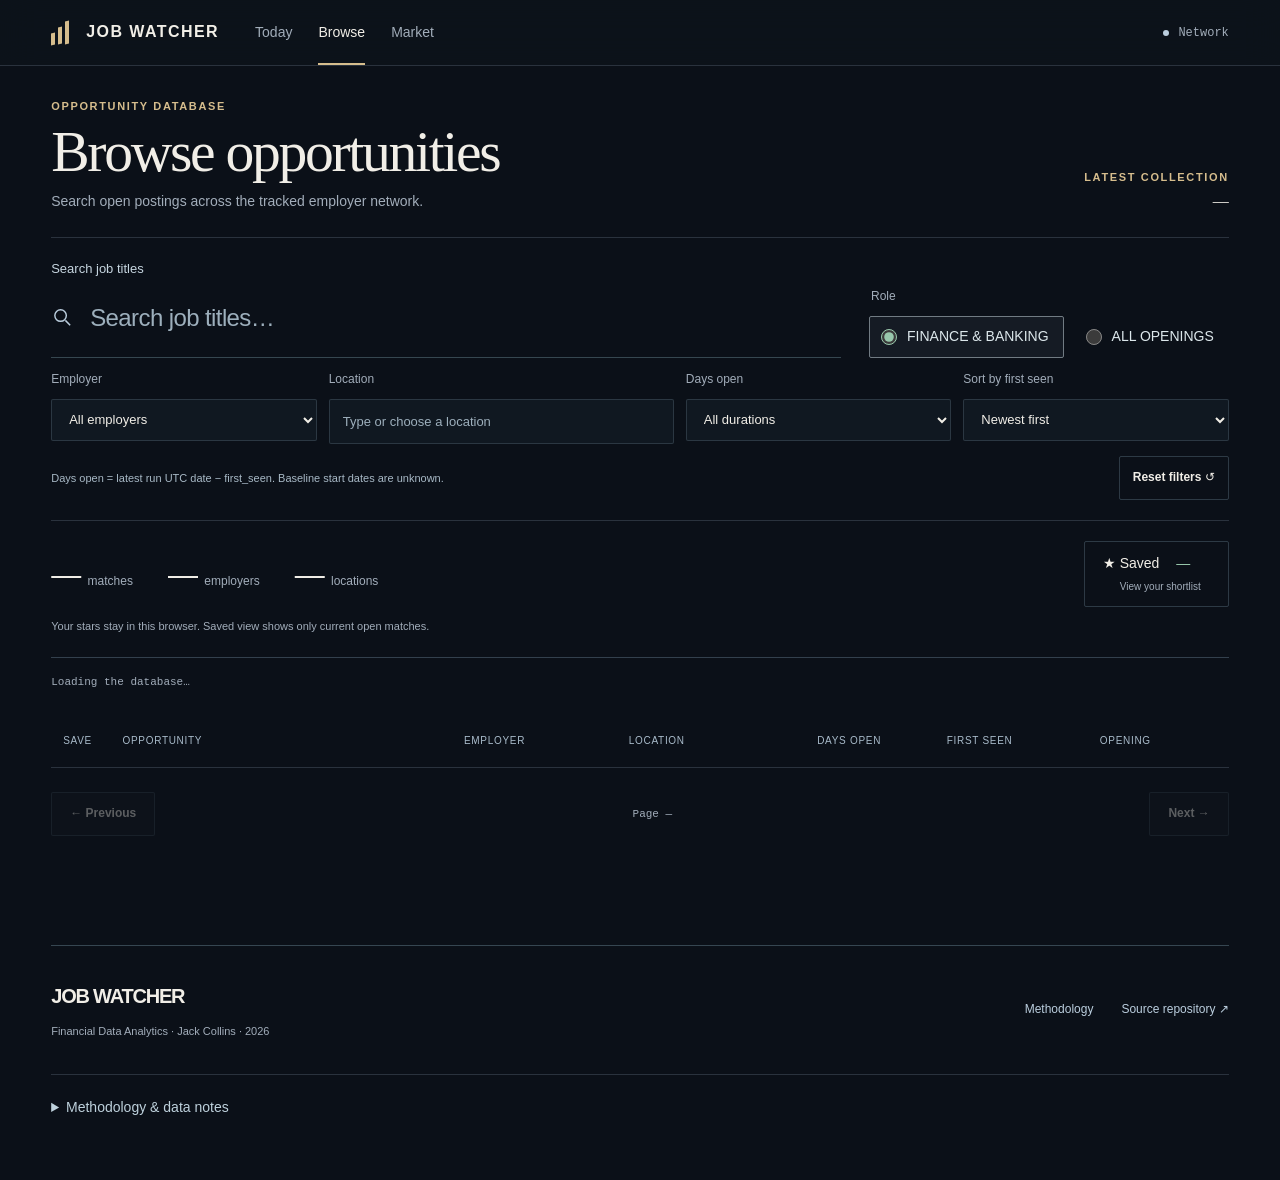
==== commit b2e6e1b2: "Redesign Job Watcher frontend" ====
--- a/browse.html
+++ b/browse.html
@@ -2,7 +2,7 @@
 <html lang="en">
 <head>
   <meta charset="utf-8"><meta name="viewport" content="width=device-width,initial-scale=1">
-  <meta name="theme-color" content="#08131f">
+  <meta name="theme-color" content="#0b1018">
   <meta name="description" content="Job Watcher: daily finance hiring intelligence, searchable openings and transparent market analysis across the tracked employer network.">
   <title>Browse · Job Watcher</title>
   <link rel="icon" href="assets/favicon.svg" type="image/svg+xml"><link rel="apple-touch-icon" href="assets/icon-192.png">
@@ -12,16 +12,16 @@
 </head>
 <body data-page="browse">
 <a class="skip-link" href="#main">Skip to content</a>
-<header class="site-header"><a class="brand" href="index.html" aria-label="Job Watcher Today">JOB WATCHER<span class="cursor" aria-hidden="true">_</span></a><nav aria-label="Main navigation"><a href="index.html">TODAY</a><a href="browse.html" aria-current="page">BROWSE</a><a href="market.html">MARKET</a></nav><button class="install-button" id="install" hidden>Install app ↗</button></header>
-<div class="connection-strip"><span id="connection" role="status">Loading the latest snapshot…</span><span class="nav-sync">LAST RUN <span data-sync>—</span></span></div>
+<header class="site-header"><a class="brand" href="index.html" aria-label="Job Watcher Today"><span class="brand-mark" aria-hidden="true"><i></i><i></i><i></i></span>JOB WATCHER</a><nav aria-label="Main navigation"><a href="index.html">Today</a><a href="browse.html" aria-current="page">Browse</a><a href="market.html">Market</a></nav><button class="install-button" id="install" hidden>Install app ↗</button><span class="network-status" data-network>Network</span></header>
+<div class="connection-strip"><span id="connection" role="status">Loading snapshot…</span></div>
 <main id="main">
 <div id="data-error" class="error-banner" role="alert" hidden></div>
 <noscript><p class="error-banner">JavaScript is required to load and calculate the actual data. No job data is embedded in these pages.</p></noscript>
 
-<section class="page-intro"><p class="eyebrow">THE OPPORTUNITY DATABASE</p><h1>Search the market.</h1><p>Explore current opportunities across the tracked employer network.</p><p id="browse-asof" class="asof">Reading current inventory…</p></section>
+<section class="desk-intro"><div><p class="eyebrow">Opportunity database</p><h1>Browse opportunities</h1><p>Search open postings across the tracked employer network.</p></div><div class="dateline"><span class="eyebrow">Latest collection</span><time data-sync>—</time><small id="browse-asof"></small></div></section>
 <section class="query-panel" aria-labelledby="query-title"><h2 id="query-title" class="sr-only">Search and filter current openings</h2>
 <form id="filters"><label class="search-field"><span>Search job titles</span><span class="search-wrap"><svg viewBox="0 0 24 24" aria-hidden="true"><circle cx="10" cy="10" r="6"></circle><path d="m15 15 5 5"></path></svg><input type="search" name="query" placeholder="Search job titles…" autocomplete="off"></span></label>
-<div class="filter-scope"><fieldset class="role-switch"><legend>Role</legend><label><input type="radio" name="role" value="role" checked><span>FINANCE &amp; BANKING<small>Finance &amp; Banking Analyst title rule</small></span></label><label><input type="radio" name="role" value="all"><span>ALL OPENINGS<small>Full source inventory</small></span></label></fieldset><p>Curated by the documented title rule.<br>No role is inferred from employer or location.</p></div>
+<div class="filter-scope"><fieldset class="role-switch"><legend>Role</legend><label><input type="radio" name="role" value="role" checked><span>FINANCE &amp; BANKING</span></label><label><input type="radio" name="role" value="all"><span>ALL OPENINGS</span></label></fieldset></div>
 <div class="filter-grid"><label>Employer<select name="employer"><option value="">All employers</option></select></label><label>Location<input type="search" name="location" list="locations" placeholder="Type or choose a location"><datalist id="locations"></datalist></label><label>Days open<select name="days"><option value="all">All durations</option><option value="0-7">0–7 days</option><option value="8-14">8–14 days</option><option value="15-30">15–30 days</option><option value="31-60">31–60 days</option><option value="61+">61+ days</option><option value="baseline">Baseline / start unknown</option></select></label><label>Sort by first seen<select name="sort"><option value="newest">Newest first</option><option value="oldest">Oldest first</option></select></label></div>
 <div class="query-bottom"><p>Days open = latest run UTC date − first_seen. Baseline start dates are unknown.</p><button type="button" id="reset">Reset filters ↺</button></div></form></section>
 <div class="browse-toolbar"><div class="result-stats"><div><strong id="match-count" data-loading>—</strong><span>matches</span></div><div><strong id="employer-count" data-loading>—</strong><span>employers</span></div><div><strong id="location-count" data-loading>—</strong><span>locations</span></div></div><button id="shortlist-toggle" class="shortlist-toggle" aria-pressed="false">★ Saved <span id="shortlist-count">—</span><small>View your shortlist</small></button></div>
@@ -29,6 +29,6 @@
 <section class="database-section" aria-label="Matching current open postings"><p id="results-caption" class="results-caption" aria-live="polite">Loading the database…</p><div class="table-scroll"><table class="job-table"><caption class="sr-only">Matching open postings with shortlist controls and application links</caption><thead><tr><th scope="col">Save</th><th scope="col">Opportunity</th><th scope="col">Employer</th><th scope="col">Location</th><th scope="col">Days open</th><th scope="col">First seen</th><th scope="col">Opening</th></tr></thead><tbody id="results"></tbody></table></div><div class="empty-feed" id="no-results" hidden><h2>No postings match this query.</h2><p>Try all openings, fewer filters, or reset. Your stored stars are retained.</p></div><div class="pagination"><button id="previous" disabled>← Previous</button><span id="page-label">Page —</span><button id="next" disabled>Next →</button></div></section>
 
 </main>
-<footer class="footer"><div><a class="brand" href="index.html">JOB WATCHER<span>_</span></a><p>Financial Data Analytics · Jack Collins · 2026</p></div><div class="footer-links"><a href="#methodology">Methodology</a><a href="https://github.com/jackcollins05/job-watcher" target="_blank" rel="noopener noreferrer">Source repository ↗</a></div></footer>
+<footer class="footer"><div><a class="brand" href="index.html">JOB WATCHER</a><p>Financial Data Analytics · Jack Collins · 2026</p></div><div class="footer-links"><a href="#methodology">Methodology</a><a href="https://github.com/jackcollins05/job-watcher" target="_blank" rel="noopener noreferrer">Source repository ↗</a></div></footer>
 <section class="methodology" id="methodology" aria-labelledby="method-title"><details><summary id="method-title">Methodology &amp; data notes</summary><div class="method-copy"><p>Job Watcher queries anonymous JSON applicant-tracking-system endpoints. It does not scrape job-page HTML. All postings returned by each configured board are retained; JPMorgan Chase uses the required <strong>analyst</strong> search because its full board exceeds 5,000 jobs. This is a tracked-board inventory, not the whole labor market.</p><p>The backend’s title-only rule marks Finance &amp; Banking Analyst families, including finance, FP&amp;A, treasury, credit, banking and explicitly financial risk. The site reads <code>in_role</code>; it does not reclassify titles. <a href="https://github.com/jackcollins05/job-watcher#title-rule">Read the exact title rule</a>.</p><p>GitHub Actions runs the pipeline daily. Compressed raw JSON is retained by UTC date; <code>history.csv</code> is rebuilt from raw files alone. Failed sources do not cause false removals, so open inventory may include a failed source’s last known postings. Counts include all roles unless labeled otherwise.</p><p>A source’s initial snapshot is a baseline: those jobs are not counted as new, and their actual opening dates are unknown. Removed means no longer returned by a later successful source scan; it does not necessarily mean a position was filled. Current history is not a full event ledger; a reappearance clears the earlier removal date. Citi and Walmart were excluded because complete coverage beyond Workday’s 2,000-result cap could not be proven.</p><p id="install-note">Install from your browser’s app menu when supported; on iOS use Share → Add to Home Screen. Offline data becomes available after a successful load and service-worker activation. Browser storage may be cleared by the browser or device.</p></div></details></section>
 </body></html>
--- a/css/styles.css
+++ b/css/styles.css
@@ -20,3 +20,209 @@
 .inventory-total{display:flex;align-items:center;gap:16px;margin:0 0 24px;padding:0 0 22px;border-bottom:1px solid var(--line)}.inventory-total>strong{font-size:28px;font-weight:400;letter-spacing:-.04em;font-variant-numeric:tabular-nums}.inventory-total h3{font:500 10px/1.5 var(--mono);letter-spacing:.05em;color:#bccdd8;margin:0 0 3px}.inventory-total span{font-size:11px;color:var(--muted)}.inventory-support{border-top:0;padding-top:0}.movement-scope{margin:15px 0 13px}.daily-movement .market-total{margin-top:15px!important;font-size:11px!important;color:#c9d9e1!important}.market-total strong{font-size:18px;font-weight:500;color:var(--text);font-variant-numeric:tabular-nums;margin-right:5px}.market-total span{display:block;font-size:10px;margin-top:2px;color:var(--muted)}.feed-controls{display:flex;align-items:end;justify-content:space-between;gap:25px;margin:0 0 22px}.feed-scope{border:0;padding:0;margin:0;display:flex;gap:12px;flex-wrap:wrap}.feed-scope legend{font-size:12px;color:var(--muted);margin-bottom:9px}.feed-scope label{display:flex;align-items:center;gap:9px;min-height:44px;padding:10px 12px;border:1px solid transparent;border-radius:5px;cursor:pointer}.feed-scope label:has(input:checked){background:#c7ed9109;border-color:#c7ed9160}.feed-scope input{width:16px;height:16px;min-height:16px;padding:0;margin:0;accent-color:var(--lime)}.feed-scope span{font-size:11px;font-weight:500;letter-spacing:.025em}.feed-controls>p{font-size:12px;color:var(--muted);margin:0 0 10px;max-width:340px}.feed-scope label:has(input:focus-visible){outline:3px solid var(--cyan);outline-offset:3px}
 @media(max-width:700px){.feed-controls{align-items:start;flex-direction:column;gap:14px}.feed-controls>p{margin:0;max-width:none}.inventory-total{margin-bottom:20px}.inventory-total h3{font-size:10px}.movement-scope{font-size:10px}}
 @media(max-width:480px){.inventory-total{gap:13px}.inventory-total>strong{font-size:26px}.inventory-total span{font-size:10px}.feed-scope{gap:5px}.feed-scope label{padding:10px 8px}.feed-scope span{font-size:10px}.daily-movement h2{font-size:11px}}
+
+/* Shared market desk */
+:root {
+  --bg: #0b1018;
+  --surface: #101821;
+  --text: #f1eee7;
+  --muted: #a2adba;
+  --line: #2a323d;
+  --ice: #bbcede;
+  --brass: #d6bd8d;
+  --positive: #98c8ac;
+  --negative: #d79b89;
+  --cyan: var(--ice);
+  --lime: var(--positive);
+  --amber: var(--negative);
+  --display: "Iowan Old Style", "Palatino Linotype", Georgia, serif;
+}
+body { background: var(--bg); }
+main, .footer, .methodology { width: min(1340px, 92%); }
+.site-header { min-height: 66px; gap: 36px; padding: 0 max(4%, calc((100vw - 1340px)/2)); background: #0d131bf5; }
+.site-header .brand { gap: 12px; font-size: 16px; letter-spacing: .09em; }
+.brand-mark { display: inline-flex; align-items: end; gap: 3px; height: 23px; width: 23px; }
+.brand-mark i { background: var(--brass); width: 4px; height: 50%; transform: skewY(-14deg); }
+.brand-mark i:nth-child(2) { height: 76%; }
+.brand-mark i:last-child { height: 100%; }
+.site-header nav { margin: 0; gap: 26px; }
+.site-header nav a { font-size: 14px; letter-spacing: 0; font-weight: 450; }
+.site-header nav a[aria-current]:after { background: var(--brass); }
+.network-status { margin-left: auto; color: var(--muted); font: 12px var(--mono); }
+.network-status:before { content: ''; display: inline-block; width: 6px; height: 6px; margin-right: 9px; background: var(--ice); border-radius: 50%; }
+.connection-strip { padding: 0; display: block; }
+#connection { display: block; padding: 4px 0; }
+#connection:not(.is-offline):not(.restored) { position: absolute; width: 1px; height: 1px; overflow: hidden; clip-path: inset(50%); }
+.eyebrow, .analysis-kicker { font: 600 11px/1.5 var(--sans); color: var(--brass); letter-spacing: .15em; margin: 0 0 7px; }
+.desk-intro, .desk-heading { display: flex; align-items: end; justify-content: space-between; gap: 24px; }
+.desk-intro { padding: 32px 0 24px; }
+.desk-intro h1, .desk-heading h2, .finance-desk h2, .section-heading h2, .analysis-copy h2, .intelligence h3 {
+  font-family: var(--display); font-weight: 400; letter-spacing: -.04em;
+}
+.desk-intro h1 { font-size: clamp(44px, 4.5vw, 68px); line-height: 1.05; margin: 0 0 8px; }
+.desk-intro p:not(.eyebrow), .figure-note, .finance-desk p:not(.eyebrow) { margin: 0; color: var(--muted); font-size: 14px; }
+.dateline { text-align: right; flex-shrink: 0; }
+.dateline > * { display: block; }
+.dateline time, .dateline strong { font: 16px var(--display); }
+.dateline small { color: var(--muted); margin-top: 3px; }
+.desk-heading h2, .finance-desk h2 { font-size: clamp(30px, 3vw, 44px); margin: 0; }
+.desk-heading { margin-bottom: 18px; }
+.readouts { display: grid; grid-template-columns: repeat(5,1fr); padding: 16px 0; border-block: 1px solid var(--line); }
+.readouts div { border-left: 1px solid var(--line); padding-left: 20px; }
+.readouts div:first-child { border: 0; padding: 0; }
+.readouts span, .movement-columns h3 { color: var(--muted); font-size: 13px; }
+.readouts strong, .movement-columns section > strong { display: block; font: 400 clamp(25px,2.5vw,40px)/1.2 var(--display); font-variant-numeric: lining-nums tabular-nums; }
+.readouts div:first-child strong { color: var(--brass); }
+.landscape, .comparison { padding: 25px 0 18px; border-bottom: 1px solid var(--line); }
+button, input, select { border-radius: 2px; }
+#pulse { background: #1b222b; font-size: 13px; color: var(--text); }
+.network-layout { display: grid; grid-template-columns: minmax(0,1fr) minmax(225px,23%); border-block: 1px solid var(--line); background: var(--surface); }
+.plot { min-width: 0; display: flex; flex-direction: column; justify-content: center; position: relative; background-color: #0f1821; background-image: radial-gradient(ellipse at center,#23344466,transparent 68%), radial-gradient(#7e96aa33 .8px, transparent .9px); background-size: auto, 16px 16px; }
+#network { width: 100%; height: auto; max-height: 405px; }
+.guides { fill: none; stroke: #6274876b; stroke-width: .8; stroke-dasharray: 3 5; }
+.guides path { stroke: #52637455; stroke-dasharray: 1 6; }
+.route { stroke: #5b71846e; fill: none; transition: stroke .22s; }
+.route.selected { stroke: var(--brass); stroke-opacity: .8; }
+.particle { fill: #c8d7df; opacity: .85; }
+.gain { color: var(--positive); }
+.loss { color: var(--negative); }
+.flat { color: #acb9c3; }
+.employer-node { cursor: pointer; outline: none; }
+.employer-node .hit { fill: transparent; }
+.employer-node .disc { fill: #14232d; stroke: currentColor; stroke-width: 1.5; }
+.employer-node .pin { fill: currentColor; }
+.employer-node .halo { stroke: currentColor; fill: none; opacity: .28; }
+.employer-node text { fill: var(--text); font: 500 13px var(--sans); paint-order: stroke; stroke: #101821; stroke-width: 4px; }
+.employer-node:is(:hover,:focus-visible,[aria-pressed="true"]) .halo { opacity: 1; stroke-width: 2; }
+.employer-node[aria-pressed="true"] text { fill: var(--brass); }
+#network:has([aria-pressed="true"]) .employer-node[aria-pressed="false"]:not(:hover,:focus-visible) .disc { opacity: .8; }
+.hub circle { fill: #222831; stroke: #c8b78c; }
+.hub circle:first-of-type, .hub circle:nth-of-type(2) { fill: none; opacity: .5; }
+.hub path { stroke: var(--brass); stroke-width: 3; }
+.plot-key { display: flex; justify-content: center; gap: 20px; color: var(--muted); font-size: 12px; padding: 0 8px 10px; }
+.intelligence { border-left: 1px solid var(--line); padding: 26px clamp(16px,2vw,32px); align-self: stretch; }
+.intelligence h3 { font-size: 32px; margin: 10px 0 3px; }
+.selection-status, .health-line, .intelligence button { font-size: 12px; }
+.intelligence dl { margin: 16px 0; }
+.intelligence dl > div { display: flex; justify-content: space-between; gap: 10px; padding: 7px 0; border-bottom: 1px solid var(--line); }
+.intelligence dt { font-size: 13px; color: var(--muted); }
+.intelligence dd, .desk-row b { margin: 0; font: 14px/1.55 var(--mono); }
+.intelligence button { min-height: 32px; padding: 3px 8px; }
+.health-line { color: var(--muted); margin: 0 0 8px; }
+.figure-note { font-size: 12px; margin: 7px 0 0; }
+.pulsing .hub .wave { animation: expand-wave 1.5s ease-out forwards; }
+.pulsing .route { stroke: var(--ice); }
+.pulsing .halo, .pulsing .selection-status { animation: illuminate .85s ease-out var(--delay,0ms); }
+@keyframes expand-wave { from { transform: scale(1); opacity: .7; } to { transform: scale(7); opacity: 0; } }
+@keyframes illuminate { 40% { opacity: 1; filter: brightness(1.7); } }
+.movement-desk, .finance-desk { padding: 28px 0; border-bottom: 1px solid var(--line); }
+.movement-columns, .finance-desk { display: grid; grid-template-columns: repeat(3,minmax(0,1fr)); gap: 36px; }
+.movement-columns h3 { margin: 0; font-weight: 500; letter-spacing: normal; }
+.movement-columns section > strong { margin: 4px 0 12px; }
+.desk-row { display: flex; width: 100%; min-height: 35px; justify-content: space-between; align-items: center; gap: 14px; background: none; border: 0; border-bottom: 1px solid var(--line); padding: 5px 3px; font-weight: 400; text-align: left; }
+.desk-row:is(:hover,[aria-pressed="true"]) { background: #bcccd50c; color: var(--brass); }
+.finance-desk { grid-template-columns: 1fr 1fr; }
+.finance-desk a, .desk-heading a { font-size: 14px; }
+.finance-desk h3 { font-size: 16px; font-weight: 500; margin: 3px 0 12px; }
+.finance-desk h2 { margin-bottom: 10px; }
+.finance-desk a { display: inline-block; margin-top: 15px; }
+.source-network { border-block: 1px solid var(--line); padding: 16px 0; margin: 30px 0; }
+.source-network summary { cursor: pointer; font-size: 14px; }
+.source-network summary strong { color: var(--muted); font-weight: 400; margin: 0 12px; }
+.source-network summary span:last-child { float: right; color: var(--ice); }
+.source-network[open] summary { margin-bottom: 18px; }
+.query-panel { background: transparent; border: 0; border-block: 1px solid var(--line); border-radius: 0; padding: 20px 0; box-shadow: none; }
+#filters { display: grid; grid-template-columns: 1fr auto; gap: 12px 28px; align-items: end; }
+.filter-scope, .filter-grid, .query-bottom { margin: 0; }
+.filter-grid, .query-bottom { grid-column: 1/-1; }
+.filter-grid { gap: 12px; }
+.role-switch label, .feed-scope label { border-radius: 2px; min-height: 42px; }
+.role-switch label:has(input:checked), .feed-scope label:has(input:checked) { border-color: #717b83; background: #aebdc810; }
+input, select { background: var(--surface); min-height: 42px; }
+.shortlist-toggle, .job-table .apply { border-radius: 2px; }
+.job-table td { padding-block: 12px; }
+.job-table .role-tag { margin-top: 3px; }
+.job-table .apply { border: 0; color: var(--ice); }
+.browse-toolbar { margin-top: 20px; }
+.comparison { border-top: 1px solid var(--line); }
+.comparison label { color: var(--muted); font-size: 13px; }
+.comparison select { display: block; margin-top: 4px; }
+.comparison .chart { margin-top: 18px; background: var(--surface); padding: 16px; }
+.series-2 { stroke: var(--brass); }
+.line-series.series-2 { stroke-dasharray: 1 6; }
+.chart-legend .legend-2 i { border-top: 2px dotted var(--brass); background: transparent; }
+.analysis { padding-block: 42px; }
+.chart-svg { animation: none; }
+@media (min-width: 901px) {
+  .analysis { column-gap: 6%; }
+  .analysis-copy h2 { font-size: clamp(30px,3vw,44px); }
+}
+@media (max-width: 900px) {
+  .network-layout { grid-template-columns: 1fr; }
+  .intelligence { border-left: 0; border-top: 1px solid var(--line); padding: 15px 20px; }
+  .intelligence dl { display: grid; grid-template-columns: repeat(4,1fr); gap: 16px; margin: 8px 0; }
+  .intelligence dl > div { display: block; }
+  .intelligence h3 { font-size: 26px; }
+  .health-line { display: inline; margin-right: 14px; }
+  #filters { grid-template-columns: 1fr; }
+}
+@media (max-width: 700px) {
+  .site-header { gap: 0 15px; padding-block: 4px 0; }
+  .site-header nav { gap: 22px; min-height: 37px; justify-content: flex-start; }
+  .site-header nav a { padding: 0; min-height: 37px; }
+  .network-status { font-size: 11px; }
+  .desk-intro { display: block; padding: 22px 0 18px; }
+  .dateline { margin-top: 12px; text-align: left; display: flex; flex-wrap: wrap; align-items: baseline; gap: 3px 8px; }
+  .dateline .eyebrow, .dateline small { margin: 0; }
+  .readouts { grid-template-columns: repeat(3,minmax(0,1fr)); gap: 14px 0; }
+  .readouts div { padding-left: 10px; }
+  .readouts div:nth-child(4) { padding-left: 0; border: 0; }
+  .readouts span { font-size: 12px; }
+  .desk-heading { align-items: center; gap: 12px; }
+  .desk-heading h2 { font-size: 30px; }
+  #pulse { padding: 7px 10px; }
+  .intelligence dl { grid-template-columns: repeat(2,1fr); gap: 2px 16px; }
+  .intelligence dl > div { display: flex; }
+  .movement-columns, .finance-desk { grid-template-columns: 1fr; gap: 20px; }
+  .role-switch { flex-direction: row; }
+  .role-switch label { padding: 6px; }
+  .role-switch span { font-size: 12px; }
+  .job-table td { padding-block: 0; }
+  .comparison .desk-heading { align-items: start; flex-direction: column; }
+  .comparison .chart { padding: 8px; }
+  .install-button { order: 4; margin-block: 4px; }
+  .intelligence dt { font-size: 12px; }
+}
+button.rank-label { min-height: 32px; text-align: left; border: 0; padding: 0; background: none; }
+button.rank-label:hover { text-decoration: underline; }
+.ranking-row:has([aria-pressed="true"]) { background: #b9ccda0c; }
+button.rank-label[aria-pressed="true"] { color: var(--brass); }
+.comparison-readout { color: var(--ice); margin: 12px 0 0; font-size: 14px; }
+.comparison-readout:empty { display: none; }
+.table-scroll { position: relative; }
+@media (max-width: 700px) {
+  .site-header { display: grid; grid-template-columns: minmax(0,1fr) auto; gap: 0 8px; }
+  .site-header .brand { grid-column: 1; grid-row: 1; }
+  .network-status { grid-column: 2; grid-row: 1; }
+  .site-header nav { grid-column: 1/-1; grid-row: 2; width: auto; justify-content: start; margin: 0; }
+  .site-header:has(.install-button:not([hidden])) nav { grid-column: 1; }
+  .site-header nav a { flex: 0 1 auto; }
+  .install-button { grid-column: 2; grid-row: 2; justify-self: end; min-height: 32px; margin: 0 0 4px; }
+  .readouts span { display: block; line-height: 1.25; margin-bottom: 3px; }
+}
+
+/* The brand mark occupies the center of the existing inventory and movement rings. */
+.employer-mark { display: inline-block; flex: none; vertical-align: middle; pointer-events: none; }
+.employer-mark text, .employer-node .employer-mark text {
+  fill: var(--text); stroke: none; font: 600 44px var(--sans); letter-spacing: -.035em;
+}
+.employer-mark image { opacity: 0; }
+.employer-mark.is-loaded image { opacity: 1; }
+.employer-mark.is-loaded text { visibility: hidden; }
+.employer-node .employer-mark { opacity: .82; transition: opacity .18s; }
+.employer-node:is(:hover,:focus-visible,[aria-pressed="true"]) .employer-mark { opacity: 1; }
+.employer-label, .detail-identity { display: inline-flex; align-items: center; gap: 8px; }
+.detail-identity { display: flex; gap: 12px; margin: 10px 0 4px; }
+.detail-identity h3 { margin: 0 0 3px; }
+.detail-identity p { margin: 0; }
+.comparison-readout .employer-mark { margin-right: 4px; }
